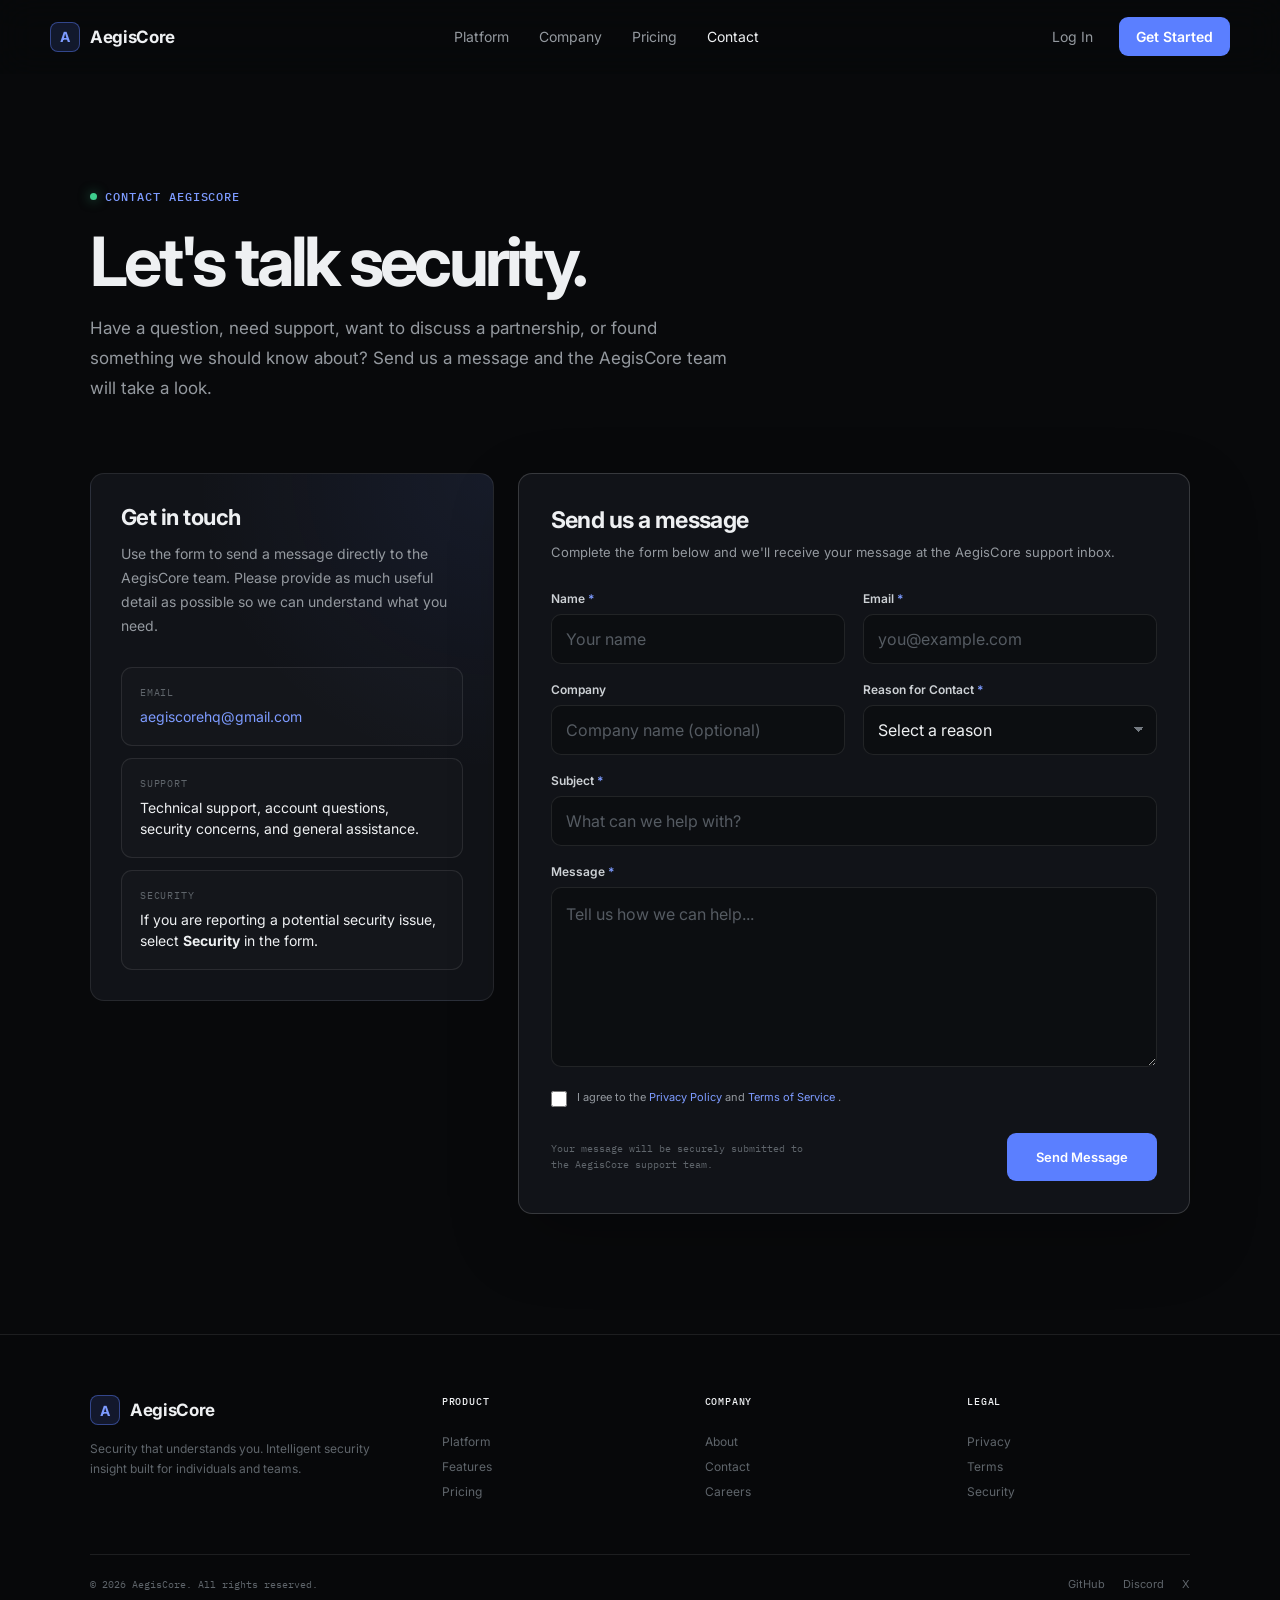
==== contact.html @ 5279d467 "Create contact.html" ====
<!DOCTYPE html>
<html lang="en">
<head>
  <meta charset="UTF-8">
  <meta name="viewport" content="width=device-width, initial-scale=1.0">

  <title>Contact AegisCore — Security that understands you.</title>

  <meta
    name="description"
    content="Contact AegisCore for questions, support, security concerns, partnerships, and more."
  >

  <link rel="preconnect" href="https://fonts.googleapis.com">
  <link rel="preconnect" href="https://fonts.gstatic.com" crossorigin>

  <link
    href="https://fonts.googleapis.com/css2?family=IBM+Plex+Mono:wght@400;500;600&family=Inter:wght@400;500;600;700&display=swap"
    rel="stylesheet"
  >

  <style>
    :root {
      --bg: #08090b;
      --bg-alt: #0f1114;
      --bg-card: #111318;

      --border: rgba(255,255,255,0.09);
      --border-strong: rgba(255,255,255,0.16);

      --text: #eef0f2;
      --text-muted: #94999f;
      --text-faint: #5f656b;

      --accent: #5b7fff;
      --accent-bright: #7d9bff;
      --accent-soft: rgba(91,127,255,0.14);

      --green: #3ecf8e;
      --red: #e5484d;

      --radius: 14px;
    }

    * {
      margin: 0;
      padding: 0;
      box-sizing: border-box;
    }

    html {
      scroll-behavior: smooth;
    }

    body {
      min-height: 100vh;
      background: var(--bg);
      color: var(--text);
      font-family: "Inter", sans-serif;
      -webkit-font-smoothing: antialiased;
    }

    a {
      color: inherit;
      text-decoration: none;
    }

    button,
    input,
    textarea,
    select {
      font: inherit;
    }

    /* =========================
       HEADER
    ========================= */

    header {
      position: fixed;
      top: 0;
      left: 0;
      right: 0;
      height: 74px;
      z-index: 1000;

      display: flex;
      align-items: center;

      border-bottom: 1px solid transparent;
      background: rgba(8, 9, 11, 0.72);

      backdrop-filter: blur(18px);
      -webkit-backdrop-filter: blur(18px);

      transition: 0.25s ease;
    }

    header.scrolled {
      border-bottom-color: var(--border);
      background: rgba(8, 9, 11, 0.92);
    }

    .nav {
      width: min(1180px, calc(100% - 40px));
      margin: auto;

      display: flex;
      align-items: center;
      justify-content: space-between;
      gap: 30px;
    }

    .brand {
      display: flex;
      align-items: center;
      gap: 10px;

      font-size: 17px;
      font-weight: 700;
      letter-spacing: -0.02em;
    }

    .brand-icon {
      width: 30px;
      height: 30px;

      display: grid;
      place-items: center;

      border: 1px solid rgba(91,127,255,0.45);
      border-radius: 8px;

      background: var(--accent-soft);
      color: var(--accent-bright);

      font-size: 14px;
      font-weight: 700;
    }

    .nav-links {
      display: flex;
      align-items: center;
      gap: 30px;
    }

    .nav-links a {
      color: var(--text-muted);
      font-size: 14px;
      transition: color 0.2s ease;
    }

    .nav-links a:hover,
    .nav-links a.active {
      color: var(--text);
    }

    .nav-actions {
      display: flex;
      align-items: center;
      gap: 12px;
    }

    .login-btn {
      color: var(--text-muted);
      font-size: 14px;
      padding: 10px 14px;
    }

    .signup-btn {
      padding: 10px 16px;

      border: 1px solid rgba(91,127,255,0.5);
      border-radius: 9px;

      background: var(--accent);
      color: white;

      font-size: 14px;
      font-weight: 600;

      transition: 0.2s ease;
    }

    .signup-btn:hover {
      background: var(--accent-bright);
      transform: translateY(-1px);
    }

    .mobile-menu-btn {
      display: none;

      width: 42px;
      height: 42px;

      border: 1px solid var(--border);
      border-radius: 9px;

      background: var(--bg-card);
      color: var(--text);

      cursor: pointer;
    }

    /* =========================
       MAIN
    ========================= */

    main {
      padding-top: 74px;
    }

    .contact-section {
      width: min(1100px, calc(100% - 40px));
      margin: 0 auto;

      padding: 110px 0 120px;
    }

    .eyebrow {
      display: inline-flex;
      align-items: center;
      gap: 8px;

      margin-bottom: 22px;

      color: var(--accent-bright);

      font-family: "IBM Plex Mono", monospace;
      font-size: 12px;
      font-weight: 500;
      letter-spacing: 0.08em;
      text-transform: uppercase;
    }

    .eyebrow::before {
      content: "";

      width: 7px;
      height: 7px;

      border-radius: 50%;
      background: var(--green);

      box-shadow: 0 0 12px rgba(62,207,142,0.55);
    }

    .hero-heading {
      max-width: 720px;
      margin-bottom: 18px;

      font-size: clamp(42px, 6vw, 68px);
      line-height: 1.03;
      letter-spacing: -0.055em;
    }

    .hero-description {
      max-width: 650px;

      color: var(--text-muted);

      font-size: 17px;
      line-height: 1.75;
    }

    /* =========================
       CONTACT LAYOUT
    ========================= */

    .contact-grid {
      display: grid;
      grid-template-columns: 0.75fr 1.25fr;
      gap: 24px;

      margin-top: 70px;
    }

    /* =========================
       INFO CARD
    ========================= */

    .info-card {
      padding: 30px;

      border: 1px solid var(--border);
      border-radius: var(--radius);

      background:
        radial-gradient(
          circle at top right,
          rgba(91,127,255,0.08),
          transparent 45%
        ),
        var(--bg-card);

      height: fit-content;
    }

    .info-card h2 {
      margin-bottom: 12px;

      font-size: 22px;
      letter-spacing: -0.025em;
    }

    .info-card > p {
      color: var(--text-muted);
      font-size: 14px;
      line-height: 1.7;
    }

    .info-items {
      margin-top: 30px;

      display: flex;
      flex-direction: column;
      gap: 12px;
    }

    .info-item {
      padding: 18px;

      border: 1px solid var(--border);
      border-radius: 11px;

      background: rgba(255,255,255,0.015);
    }

    .info-label {
      margin-bottom: 7px;

      color: var(--text-faint);

      font-family: "IBM Plex Mono", monospace;
      font-size: 10px;
      letter-spacing: 0.08em;
      text-transform: uppercase;
    }

    .info-value {
      color: var(--text);

      font-size: 14px;
      line-height: 1.5;
    }

    .email-link {
      color: var(--accent-bright);
      word-break: break-word;
    }

    .email-link:hover {
      text-decoration: underline;
    }

    /* =========================
       FORM CARD
    ========================= */

    .form-card {
      padding: 32px;

      border: 1px solid var(--border-strong);
      border-radius: var(--radius);

      background: var(--bg-card);

      box-shadow:
        0 25px 70px rgba(0,0,0,0.22);
    }

    .form-header {
      margin-bottom: 28px;
    }

    .form-header h2 {
      margin-bottom: 8px;

      font-size: 23px;
      letter-spacing: -0.025em;
    }

    .form-header p {
      color: var(--text-muted);
      font-size: 13px;
      line-height: 1.6;
    }

    .form-grid {
      display: grid;
      grid-template-columns: 1fr 1fr;
      gap: 18px;
    }

    .form-group {
      display: flex;
      flex-direction: column;
      gap: 8px;
    }

    .form-group.full {
      grid-column: 1 / -1;
    }

    label {
      color: #cdd1d5;

      font-size: 12px;
      font-weight: 600;
    }

    .required {
      color: var(--accent-bright);
    }

    input,
    select,
    textarea {
      width: 100%;

      border: 1px solid var(--border);
      border-radius: 10px;

      background: #0c0e11;
      color: var(--text);

      outline: none;

      transition:
        border-color 0.2s ease,
        box-shadow 0.2s ease,
        background 0.2s ease;
    }

    input,
    select {
      height: 50px;
      padding: 0 14px;
    }

    textarea {
      min-height: 180px;
      padding: 14px;

      resize: vertical;

      line-height: 1.6;
    }

    input::placeholder,
    textarea::placeholder {
      color: #555b62;
    }

    select {
      appearance: none;
      -webkit-appearance: none;

      background-image:
        linear-gradient(45deg, transparent 50%, #747a81 50%),
        linear-gradient(135deg, #747a81 50%, transparent 50%);

      background-position:
        calc(100% - 17px) 21px,
        calc(100% - 12px) 21px;

      background-size: 5px 5px, 5px 5px;
      background-repeat: no-repeat;

      cursor: pointer;
    }

    input:focus,
    select:focus,
    textarea:focus {
      border-color: rgba(91,127,255,0.7);

      background: #0d1014;

      box-shadow:
        0 0 0 3px rgba(91,127,255,0.1);
    }

    /* =========================
       CONSENT
    ========================= */

    .consent {
      display: flex;
      align-items: flex-start;
      gap: 10px;

      margin-top: 22px;
    }

    .consent input {
      width: 16px;
      height: 16px;

      margin-top: 2px;

      accent-color: var(--accent);

      cursor: pointer;
    }

    .consent label {
      color: var(--text-muted);

      font-size: 11px;
      font-weight: 400;
      line-height: 1.6;

      cursor: pointer;
    }

    .consent a {
      color: var(--accent-bright);
    }

    .consent a:hover {
      text-decoration: underline;
    }

    /* =========================
       SUBMIT
    ========================= */

    .submit-row {
      display: flex;
      align-items: center;
      justify-content: space-between;
      gap: 20px;

      margin-top: 26px;
    }

    .submit-note {
      max-width: 260px;

      color: var(--text-faint);

      font-family: "IBM Plex Mono", monospace;
      font-size: 10px;
      line-height: 1.6;
    }

    .submit-btn {
      min-width: 150px;
      height: 48px;

      padding: 0 20px;

      border: 1px solid rgba(91,127,255,0.5);
      border-radius: 9px;

      background: var(--accent);
      color: white;

      font-size: 13px;
      font-weight: 600;

      cursor: pointer;

      transition:
        background 0.2s ease,
        transform 0.2s ease;
    }

    .submit-btn:hover {
      background: var(--accent-bright);
      transform: translateY(-1px);
    }

    .submit-btn:disabled {
      opacity: 0.6;
      cursor: not-allowed;
      transform: none;
    }

    /* =========================
       STATUS MESSAGE
    ========================= */

    .form-status {
      display: none;

      margin-top: 18px;
      padding: 14px 16px;

      border-radius: 9px;

      font-size: 12px;
      line-height: 1.5;
    }

    .form-status.success {
      display: block;

      border: 1px solid rgba(62,207,142,0.25);
      background: rgba(62,207,142,0.08);
      color: #8de6ba;
    }

    .form-status.error {
      display: block;

      border: 1px solid rgba(229,72,77,0.25);
      background: rgba(229,72,77,0.08);
      color: #ff9a9d;
    }

    /* =========================
       HONEYPOT
    ========================= */

    .website-field {
      position: absolute !important;
      left: -9999px !important;
      width: 1px !important;
      height: 1px !important;
      overflow: hidden !important;
    }

    /* =========================
       FOOTER
    ========================= */

    footer {
      border-top: 1px solid var(--border);

      background: #07080a;
    }

    .footer-inner {
      width: min(1100px, calc(100% - 40px));
      margin: auto;

      padding: 60px 0 30px;
    }

    .footer-top {
      display: grid;
      grid-template-columns: 1.4fr repeat(3, 1fr);
      gap: 40px;
    }

    .footer-brand p {
      max-width: 280px;

      margin-top: 14px;

      color: var(--text-faint);

      font-size: 12px;
      line-height: 1.7;
    }

    .footer-column h3 {
      margin-bottom: 16px;

      color: var(--text);

      font-family: "IBM Plex Mono", monospace;
      font-size: 10px;
      font-weight: 500;

      letter-spacing: 0.08em;
      text-transform: uppercase;
    }

    .footer-column {
      display: flex;
      flex-direction: column;
      gap: 10px;
    }

    .footer-column a {
      width: fit-content;

      color: var(--text-faint);

      font-size: 12px;

      transition: color 0.2s ease;
    }

    .footer-column a:hover {
      color: var(--text);
    }

    .footer-bottom {
      display: flex;
      align-items: center;
      justify-content: space-between;

      gap: 20px;

      margin-top: 55px;
      padding-top: 22px;

      border-top: 1px solid var(--border);
    }

    .copyright {
      color: var(--text-faint);

      font-family: "IBM Plex Mono", monospace;
      font-size: 10px;
    }

    .footer-socials {
      display: flex;
      align-items: center;
      gap: 18px;
    }

    .footer-socials a {
      color: var(--text-faint);
      font-size: 11px;
      transition: color 0.2s ease;
    }

    .footer-socials a:hover {
      color: var(--text);
    }

    /* =========================
       MOBILE NAV
    ========================= */

    .mobile-nav {
      display: none;

      position: fixed;
      top: 74px;
      left: 0;
      right: 0;

      z-index: 999;

      padding: 20px;

      border-bottom: 1px solid var(--border);

      background: rgba(8,9,11,0.97);

      backdrop-filter: blur(20px);
    }

    .mobile-nav.open {
      display: block;
    }

    .mobile-nav a {
      display: block;

      padding: 14px 4px;

      border-bottom: 1px solid var(--border);

      color: var(--text-muted);

      font-size: 14px;
    }

    .mobile-nav a:last-child {
      border-bottom: none;
    }

    /* =========================
       RESPONSIVE
    ========================= */

    @media (max-width: 850px) {
      .nav-links,
      .nav-actions {
        display: none;
      }

      .mobile-menu-btn {
        display: block;
      }

      .contact-grid {
        grid-template-columns: 1fr;
      }

      .footer-top {
        grid-template-columns: 1fr 1fr;
      }
    }

    @media (max-width: 620px) {
      .nav {
        width: min(100% - 28px, 1180px);
      }

      .contact-section {
        width: min(100% - 28px, 1100px);

        padding: 75px 0 80px;
      }

      .hero-heading {
        font-size: 43px;
      }

      .hero-description {
        font-size: 15px;
      }

      .contact-grid {
        margin-top: 50px;
      }

      .form-card,
      .info-card {
        padding: 22px;
      }

      .form-grid {
        grid-template-columns: 1fr;
      }

      .form-group.full {
        grid-column: auto;
      }

      .submit-row {
        align-items: stretch;
        flex-direction: column;
      }

      .submit-note {
        max-width: none;
      }

      .submit-btn {
        width: 100%;
      }

      .footer-top {
        grid-template-columns: 1fr;
        gap: 30px;
      }

      .footer-bottom {
        align-items: flex-start;
        flex-direction: column;
      }
    }
  </style>
</head>

<body>

  <!-- =========================
       HEADER
  ========================= -->

  <header id="header">

    <nav class="nav">

      <a href="index.html" class="brand">
        <span class="brand-icon">A</span>
        <span>AegisCore</span>
      </a>

      <div class="nav-links">
        <a href="index.html#platform">Platform</a>
        <a href="index.html#company">Company</a>
        <a href="pricing.html">Pricing</a>
        <a href="contact.html" class="active">Contact</a>
      </div>

      <div class="nav-actions">
        <a href="#" class="login-btn">Log In</a>
        <a href="#" class="signup-btn">Get Started</a>
      </div>

      <button
        class="mobile-menu-btn"
        id="mobileMenuBtn"
        aria-label="Open menu"
        type="button"
      >
        ☰
      </button>

    </nav>

  </header>

  <!-- =========================
       MOBILE NAV
  ========================= -->

  <div class="mobile-nav" id="mobileNav">
    <a href="index.html#platform">Platform</a>
    <a href="index.html#company">Company</a>
    <a href="pricing.html">Pricing</a>
    <a href="contact.html">Contact</a>
    <a href="#">Log In</a>
    <a href="#">Get Started</a>
  </div>

  <!-- =========================
       MAIN
  ========================= -->

  <main>

    <section class="contact-section">

      <div class="eyebrow">
        Contact AegisCore
      </div>

      <h1 class="hero-heading">
        Let's talk security.
      </h1>

      <p class="hero-description">
        Have a question, need support, want to discuss a partnership,
        or found something we should know about? Send us a message and
        the AegisCore team will take a look.
      </p>

      <div class="contact-grid">

        <!-- =========================
             CONTACT INFORMATION
        ========================= -->

        <aside class="info-card">

          <h2>Get in touch</h2>

          <p>
            Use the form to send a message directly to the AegisCore team.
            Please provide as much useful detail as possible so we can
            understand what you need.
          </p>

          <div class="info-items">

            <div class="info-item">
              <div class="info-label">
                Email
              </div>

              <div class="info-value">
                <a
                  href="mailto:aegiscorehq@gmail.com"
                  class="email-link"
                >
                  aegiscorehq@gmail.com
                </a>
              </div>
            </div>

            <div class="info-item">
              <div class="info-label">
                Support
              </div>

              <div class="info-value">
                Technical support, account questions,
                security concerns, and general assistance.
              </div>
            </div>

            <div class="info-item">
              <div class="info-label">
                Security
              </div>

              <div class="info-value">
                If you are reporting a potential security issue,
                select <strong>Security</strong> in the form.
              </div>
            </div>

          </div>

        </aside>

        <!-- =========================
             CONTACT FORM
        ========================= -->

        <div class="form-card">

          <div class="form-header">

            <h2>Send us a message</h2>

            <p>
              Complete the form below and we'll receive your message
              at the AegisCore support inbox.
            </p>

          </div>

          <form
            id="contactForm"
            method="POST"
            action=""
          >

            <!-- Honeypot anti-spam field -->
            <div class="website-field" aria-hidden="true">
              <label for="website">
                Website
              </label>

              <input
                type="text"
                id="website"
                name="website"
                tabindex="-1"
                autocomplete="off"
              >
            </div>

            <div class="form-grid">

              <!-- NAME -->

              <div class="form-group">

                <label for="name">
                  Name <span class="required">*</span>
                </label>

                <input
                  type="text"
                  id="name"
                  name="name"
                  placeholder="Your name"
                  autocomplete="name"
                  required
                >

              </div>

              <!-- EMAIL -->

              <div class="form-group">

                <label for="email">
                  Email <span class="required">*</span>
                </label>

                <input
                  type="email"
                  id="email"
                  name="email"
                  placeholder="you@example.com"
                  autocomplete="email"
                  required
                >

              </div>

              <!-- COMPANY -->

              <div class="form-group">

                <label for="company">
                  Company
                </label>

                <input
                  type="text"
                  id="company"
                  name="company"
                  placeholder="Company name (optional)"
                  autocomplete="organization"
                >

              </div>

              <!-- REASON -->

              <div class="form-group">

                <label for="reason">
                  Reason for Contact <span class="required">*</span>
                </label>

                <select
                  id="reason"
                  name="reason"
                  required
                >

                  <option value="" selected disabled>
                    Select a reason
                  </option>

                  <option value="General Question">
                    General Question
                  </option>

                  <option value="Sales">
                    Sales
                  </option>

                  <option value="Technical Support">
                    Technical Support
                  </option>

                  <option value="Security">
                    Security
                  </option>

                  <option value="Partnership">
                    Partnership
                  </option>

                  <option value="Report an Issue">
                    Report an Issue
                  </option>

                </select>

              </div>

              <!-- SUBJECT -->

              <div class="form-group full">

                <label for="subject">
                  Subject <span class="required">*</span>
                </label>

                <input
                  type="text"
                  id="subject"
                  name="subject"
                  placeholder="What can we help with?"
                  required
                >

              </div>

              <!-- MESSAGE -->

              <div class="form-group full">

                <label for="message">
                  Message <span class="required">*</span>
                </label>

                <textarea
                  id="message"
                  name="message"
                  placeholder="Tell us how we can help..."
                  required
                ></textarea>

              </div>

            </div>

            <!-- CONSENT -->

            <div class="consent">

              <input
                type="checkbox"
                id="consent"
                name="consent"
                required
              >

              <label for="consent">
                I agree to the
                <a href="privacy.html">
                  Privacy Policy
                </a>
                and
                <a href="terms.html">
                  Terms of Service
                </a>.
              </label>

            </div>

            <!-- SUBMIT -->

            <div class="submit-row">

              <p class="submit-note">
                Your message will be securely submitted to
                the AegisCore support team.
              </p>

              <button
                type="submit"
                class="submit-btn"
                id="submitBtn"
              >
                Send Message
              </button>

            </div>

            <div
              id="formStatus"
              class="form-status"
              role="status"
              aria-live="polite"
            ></div>

          </form>

        </div>

      </div>

    </section>

  </main>

  <!-- =========================
       FOOTER
  ========================= -->

  <footer>

    <div class="footer-inner">

      <div class="footer-top">

        <div class="footer-brand">

          <a href="index.html" class="brand">
            <span class="brand-icon">A</span>
            <span>AegisCore</span>
          </a>

          <p>
            Security that understands you.
            Intelligent security insight built
            for individuals and teams.
          </p>

        </div>

        <div class="footer-column">

          <h3>Product</h3>

          <a href="index.html#platform">
            Platform
          </a>

          <a href="index.html#platform">
            Features
          </a>

          <a href="pricing.html">
            Pricing
          </a>

        </div>

        <div class="footer-column">

          <h3>Company</h3>

          <a href="index.html#company">
            About
          </a>

          <a href="contact.html">
            Contact
          </a>

          <a href="#">
            Careers
          </a>

        </div>

        <div class="footer-column">

          <h3>Legal</h3>

          <a href="privacy.html">
            Privacy
          </a>

          <a href="terms.html">
            Terms
          </a>

          <a href="#">
            Security
          </a>

        </div>

      </div>

      <div class="footer-bottom">

        <div class="copyright">
          © 2026 AegisCore. All rights reserved.
        </div>

        <div class="footer-socials">

          <a
            href="https://github.com"
            target="_blank"
            rel="noopener noreferrer"
          >
            GitHub
          </a>

          <a
            href="https://discord.gg/ZDnuKPBVHT"
            target="_blank"
            rel="noopener noreferrer"
          >
            Discord
          </a>

          <a
            href="https://x.com"
            target="_blank"
            rel="noopener noreferrer"
          >
            X
          </a>

        </div>

      </div>

    </div>

  </footer>

  <!-- =========================
       JAVASCRIPT
  ========================= -->

  <script>

    /* Header scroll effect */

    const header = document.getElementById("header");

    window.addEventListener("scroll", () => {

      if (window.scrollY > 20) {
        header.classList.add("scrolled");
      } else {
        header.classList.remove("scrolled");
      }

    });


    /* Mobile navigation */

    const mobileMenuBtn =
      document.getElementById("mobileMenuBtn");

    const mobileNav =
      document.getElementById("mobileNav");

    mobileMenuBtn.addEventListener("click", () => {

      mobileNav.classList.toggle("open");

      if (mobileNav.classList.contains("open")) {
        mobileMenuBtn.textContent = "×";
        mobileMenuBtn.setAttribute(
          "aria-label",
          "Close menu"
        );
      } else {
        mobileMenuBtn.textContent = "☰";
        mobileMenuBtn.setAttribute(
          "aria-label",
          "Open menu"
        );
      }

    });


    /* Close mobile navigation after clicking a link */

    document.querySelectorAll(".mobile-nav a").forEach(link => {

      link.addEventListener("click", () => {

        mobileNav.classList.remove("open");

        mobileMenuBtn.textContent = "☰";

        mobileMenuBtn.setAttribute(
          "aria-label",
          "Open menu"
        );

      });

    });


    /* Contact form */

    const contactForm =
      document.getElementById("contactForm");

    const submitBtn =
      document.getElementById("submitBtn");

    const formStatus =
      document.getElementById("formStatus");


    contactForm.addEventListener("submit", async (event) => {

      event.preventDefault();

      /*
        This checks the hidden anti-spam field.

        A real visitor should never fill this out.
      */

      const honeypot =
        document.getElementById("website").value;

      if (honeypot.trim() !== "") {
        return;
      }


      /*
        The form is ready for the email backend.

        Until the backend endpoint is connected,
        we do not claim that an email was sent.
      */

      formStatus.className = "form-status error";

      formStatus.textContent =
        "The contact form is not connected to the email service yet. Please email aegiscorehq@gmail.com directly while the form connection is being completed.";

      submitBtn.disabled = false;
      submitBtn.textContent = "Send Message";

    });

  </script>

</body>
</html>
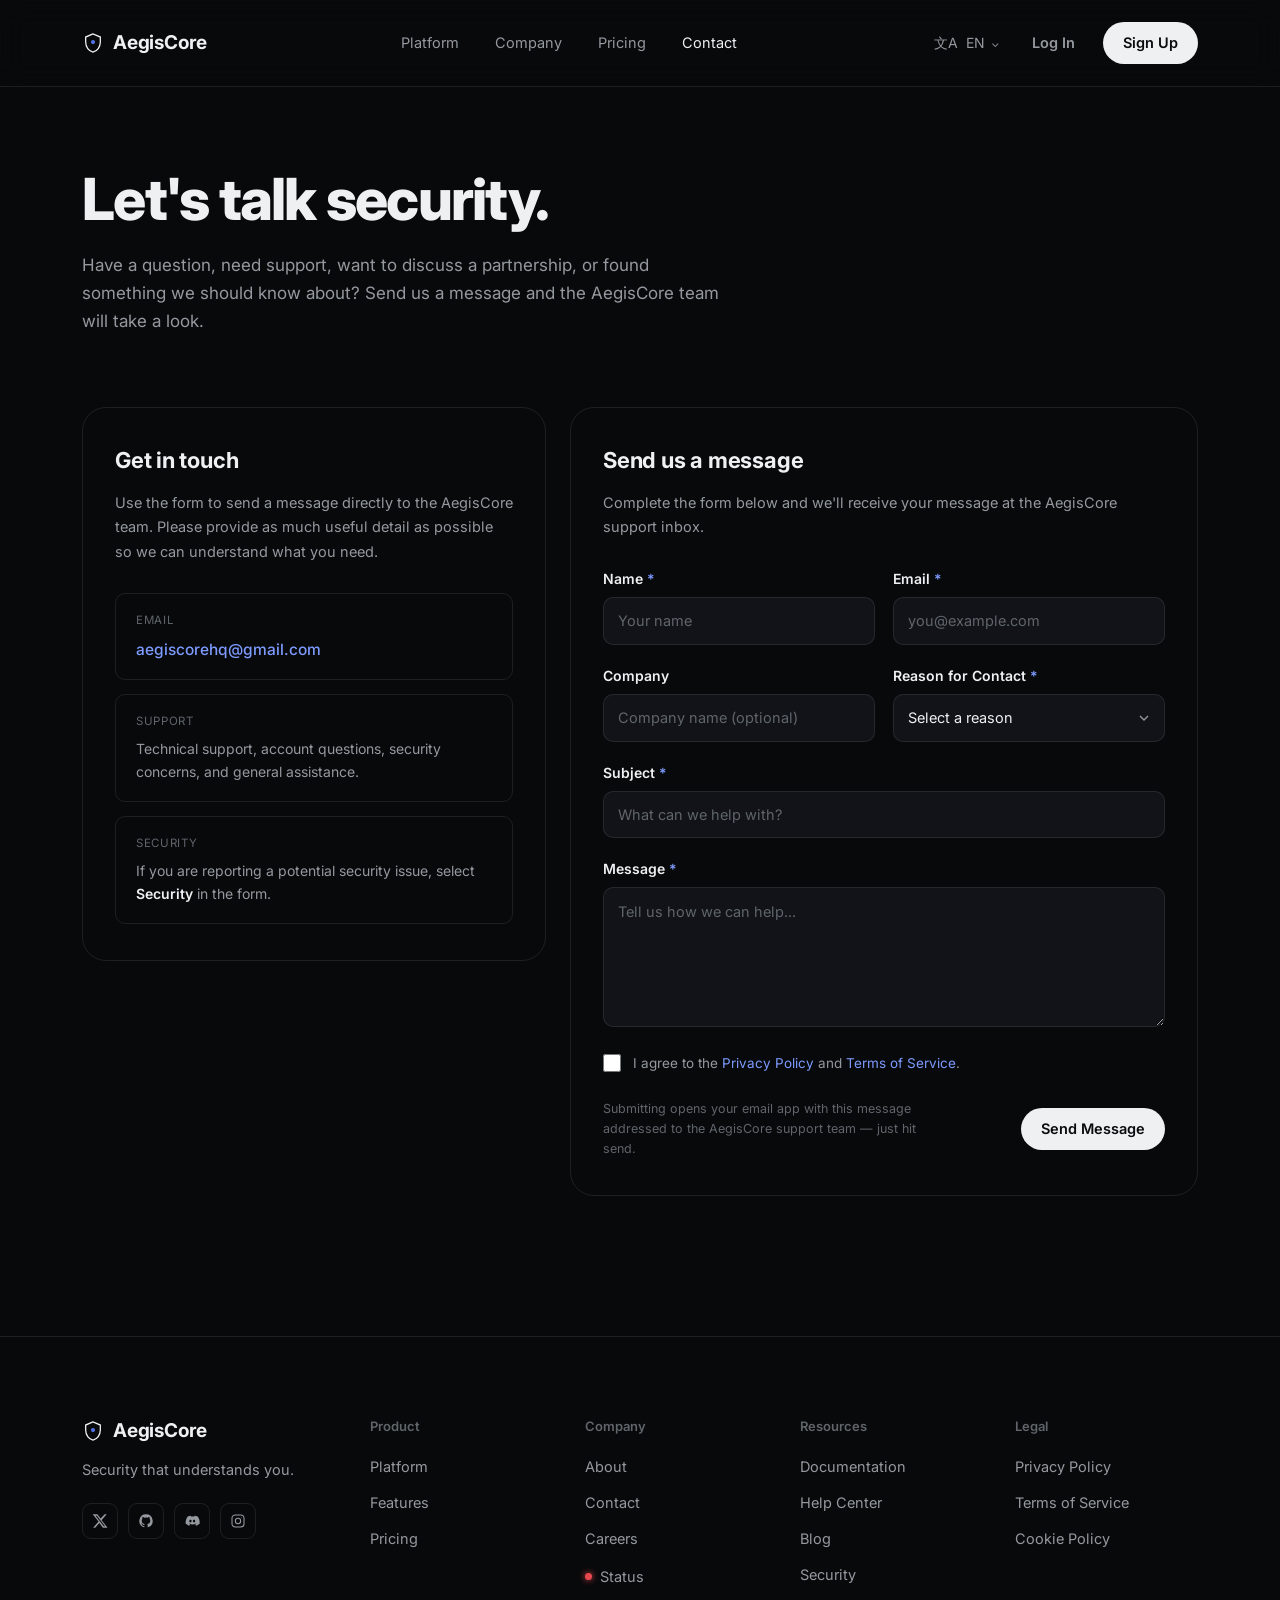
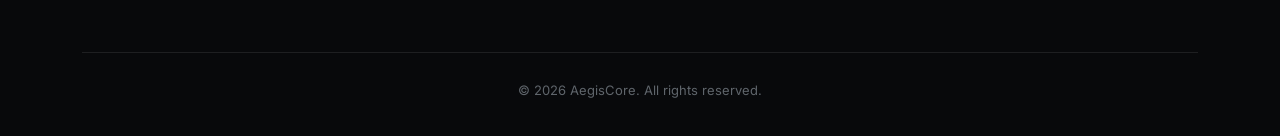
==== commit eab8c9f0: "Create contact.html" ====
--- a/contact.html
+++ b/contact.html
@@ -1,1470 +1,695 @@
 <!DOCTYPE html>
 <html lang="en">
 <head>
-  <meta charset="UTF-8">
-  <meta name="viewport" content="width=device-width, initial-scale=1.0">
-
-  <title>Contact AegisCore — Security that understands you.</title>
-
-  <meta
-    name="description"
-    content="Contact AegisCore for questions, support, security concerns, partnerships, and more."
-  >
-
-  <link rel="preconnect" href="https://fonts.googleapis.com">
-  <link rel="preconnect" href="https://fonts.gstatic.com" crossorigin>
-
-  <link
-    href="https://fonts.googleapis.com/css2?family=IBM+Plex+Mono:wght@400;500;600&family=Inter:wght@400;500;600;700&display=swap"
-    rel="stylesheet"
-  >
-
-  <style>
-    :root {
-      --bg: #08090b;
-      --bg-alt: #0f1114;
-      --bg-card: #111318;
-
-      --border: rgba(255,255,255,0.09);
-      --border-strong: rgba(255,255,255,0.16);
-
-      --text: #eef0f2;
-      --text-muted: #94999f;
-      --text-faint: #5f656b;
-
-      --accent: #5b7fff;
-      --accent-bright: #7d9bff;
-      --accent-soft: rgba(91,127,255,0.14);
-
-      --green: #3ecf8e;
-      --red: #e5484d;
-
-      --radius: 14px;
+<meta charset="UTF-8">
+<meta name="viewport" content="width=device-width, initial-scale=1.0">
+<title>Contact — AegisCore</title>
+<meta name="description" content="Get in touch with the AegisCore team for support, partnerships, or to report a security issue.">
+<link rel="preconnect" href="https://fonts.googleapis.com">
+<link rel="preconnect" href="https://fonts.gstatic.com" crossorigin>
+<link href="https://fonts.googleapis.com/css2?family=Inter:wght@400;500;600;700;800&family=IBM+Plex+Mono:wght@400;500&display=swap" rel="stylesheet">
+<style>
+  :root{
+    --bg:#08090b;
+    --bg-alt:#0f1114;
+    --bg-card:#111318;
+    --border:rgba(255,255,255,0.09);
+    --border-strong:rgba(255,255,255,0.16);
+    --text:#eef0f2;
+    --text-muted:#94999f;
+    --text-faint:#5f656b;
+    --accent:#5b7fff;
+    --accent-bright:#7d9bff;
+    --accent-soft:rgba(91,127,255,0.14);
+    --green:#3ecf8e;
+    --red:#e5484d;
+    --font-body:'Inter',-apple-system,BlinkMacSystemFont,'Segoe UI',sans-serif;
+    --font-mono:'IBM Plex Mono',ui-monospace,SFMono-Regular,Menlo,monospace;
+    --max-w:1180px;
+    --radius-sm:10px;
+    --radius-md:16px;
+    --radius-lg:24px;
+  }
+
+  *,*::before,*::after{box-sizing:border-box;margin:0;padding:0;}
+  html{scroll-behavior:smooth;}
+  @media (prefers-reduced-motion: reduce){
+    html{scroll-behavior:auto;}
+    *,*::before,*::after{animation-duration:0.01ms !important;animation-iteration-count:1 !important;transition-duration:0.01ms !important;scroll-behavior:auto !important;}
+  }
+
+  body{
+    background:var(--bg);
+    color:var(--text);
+    font-family:var(--font-body);
+    line-height:1.5;
+    -webkit-font-smoothing:antialiased;
+    overflow-x:hidden;
+  }
+
+  img,svg{display:block;max-width:100%;}
+  a{color:inherit;text-decoration:none;}
+  ul{list-style:none;}
+  button{font:inherit;color:inherit;background:none;border:none;cursor:pointer;}
+  input,select,textarea{font:inherit;color:inherit;}
+
+  :focus-visible{
+    outline:2px solid var(--accent-bright);
+    outline-offset:3px;
+    border-radius:4px;
+  }
+
+  .wrap{ max-width:var(--max-w); margin:0 auto; padding:0 32px; }
+  @media (max-width:600px){ .wrap{ padding:0 20px; } }
+
+  .skip-link{
+    position:absolute; left:16px; top:-60px;
+    background:var(--text); color:var(--bg);
+    padding:10px 16px; border-radius:8px;
+    font-weight:600; font-size:14px; z-index:1000;
+    transition:top .2s ease;
+  }
+  .skip-link:focus{ top:16px; }
+
+  /* ---------- Header (shared) ---------- */
+  header.site-header{
+    position:fixed; top:0; left:0; right:0; z-index:500;
+    padding:22px 0;
+    background:rgba(8,9,11,0.78);
+    backdrop-filter:blur(14px) saturate(140%);
+    -webkit-backdrop-filter:blur(14px) saturate(140%);
+    border-bottom:1px solid var(--border);
+  }
+  .header-inner{ display:flex; align-items:center; justify-content:space-between; gap:24px; }
+  .wordmark{
+    font-weight:700; font-size:19px; letter-spacing:-0.01em;
+    display:flex; align-items:center; gap:9px; flex-shrink:0;
+  }
+  .wordmark .mark{ width:22px;height:22px; }
+  .wordmark .mark path{ fill:none; stroke:var(--text); stroke-width:1.4; }
+  .wordmark .mark .fill-glow{ fill:var(--accent); opacity:.9; stroke:none; }
+
+  nav.primary-nav{ display:flex; gap:36px; }
+  nav.primary-nav a{ font-size:14.5px; color:var(--text-muted); transition:color .2s ease; }
+  nav.primary-nav a:hover, nav.primary-nav a:focus-visible{ color:var(--text); }
+  nav.primary-nav a.current{ color:var(--text); }
+
+  .header-right{ display:flex; align-items:center; gap:22px; flex-shrink:0; }
+
+  .lang-select{ position:relative; }
+  .lang-btn{ display:flex; align-items:center; gap:6px; font-size:14px; color:var(--text-muted); padding:6px 4px; }
+  .lang-btn:hover{ color:var(--text); }
+  .lang-btn .chev{ display:inline-block; transition:transform .2s ease; font-size:11px; }
+  .lang-btn[aria-expanded="true"] .chev{ transform:rotate(180deg); }
+  .lang-menu{
+    position:absolute; top:calc(100% + 12px); right:0;
+    background:var(--bg-card); border:1px solid var(--border); border-radius:var(--radius-sm);
+    min-width:140px; padding:6px; box-shadow:0 20px 40px rgba(0,0,0,0.45);
+    opacity:0; visibility:hidden; transform:translateY(-6px);
+    transition:opacity .18s ease, transform .18s ease, visibility .18s;
+  }
+  .lang-select.open .lang-menu{ opacity:1; visibility:visible; transform:translateY(0); }
+  .lang-menu button{ display:block; width:100%; text-align:left; padding:8px 10px; font-size:13.5px; border-radius:6px; color:var(--text-muted); }
+  .lang-menu button:hover{ background:rgba(255,255,255,0.05); color:var(--text); }
+
+  .btn{
+    display:inline-flex; align-items:center; justify-content:center; gap:8px;
+    padding:10px 20px; border-radius:999px; font-size:14.5px; font-weight:600; white-space:nowrap;
+    transition:transform .18s ease, background .2s ease, border-color .2s ease, box-shadow .2s ease, color .2s ease;
+    cursor:pointer;
+  }
+  .btn-ghost{ color:var(--text-muted); padding-left:6px; padding-right:6px; }
+  .btn-ghost:hover{ color:var(--text); }
+  .btn-solid{ background:var(--text); color:#0a0b0d; }
+  .btn-solid:hover{ transform:translateY(-1px); box-shadow:0 8px 22px rgba(255,255,255,0.12); }
+  .btn-outline{ border:1px solid var(--border-strong); color:var(--text); }
+  .btn-outline:hover{ border-color:var(--accent-bright); background:var(--accent-soft); transform:translateY(-1px); }
+
+  .menu-toggle{ display:none; width:38px;height:38px; align-items:center; justify-content:center; border-radius:8px; }
+  .menu-toggle .bars{ position:relative; width:18px;height:12px; }
+  .menu-toggle .bars span{ position:absolute; left:0; right:0; height:1.5px; background:var(--text); transition:transform .25s ease, opacity .25s ease, top .25s ease; }
+  .menu-toggle .bars span:nth-child(1){ top:0; }
+  .menu-toggle .bars span:nth-child(2){ top:5px; }
+  .menu-toggle .bars span:nth-child(3){ top:10px; }
+  .menu-toggle[aria-expanded="true"] .bars span:nth-child(1){ top:5px; transform:rotate(45deg); }
+  .menu-toggle[aria-expanded="true"] .bars span:nth-child(2){ opacity:0; }
+  .menu-toggle[aria-expanded="true"] .bars span:nth-child(3){ top:5px; transform:rotate(-45deg); }
+
+  .mobile-panel{
+    position:fixed; inset:0; top:0; background:var(--bg); z-index:490;
+    padding:100px 32px 40px; display:flex; flex-direction:column; gap:8px;
+    transform:translateY(-8px); opacity:0; visibility:hidden;
+    transition:opacity .25s ease, transform .25s ease, visibility .25s;
+  }
+  .mobile-panel.open{ opacity:1; visibility:visible; transform:translateY(0); }
+  .mobile-panel a{ font-size:26px; font-weight:600; padding:14px 0; border-bottom:1px solid var(--border); color:var(--text); }
+  .mobile-panel .mobile-actions{ margin-top:28px; display:flex; flex-direction:column; gap:12px; }
+  .mobile-panel .mobile-actions .btn{ width:100%; }
+
+  @media (max-width:860px){
+    nav.primary-nav{ display:none; }
+    .header-right .lang-select, .header-right .btn-ghost{ display:none; }
+    .menu-toggle{ display:flex; }
+  }
+  @media (min-width:861px){ .mobile-panel{ display:none; } }
+  @media (max-width:520px){ .header-right .btn-solid{ padding:9px 16px; font-size:13.5px; } }
+
+  section{ position:relative; }
+  .reveal{ opacity:0; transform:translateY(16px); transition:opacity .6s ease, transform .6s ease; }
+  .reveal.in-view{ opacity:1; transform:translateY(0); }
+
+  /* ---------- Contact hero ---------- */
+  .contact-hero{ padding:168px 0 8px; }
+  .contact-hero h1{
+    font-size:clamp(36px,6vw,58px);
+    font-weight:800;
+    letter-spacing:-0.03em;
+    line-height:1.08;
+    margin-bottom:20px;
+  }
+  .contact-hero p{ color:var(--text-muted); font-size:17px; line-height:1.65; max-width:640px; }
+
+  /* ---------- Contact layout ---------- */
+  .contact-body{ padding:64px 0 140px; }
+  .contact-grid{
+    display:grid;
+    grid-template-columns:0.85fr 1.15fr;
+    gap:24px;
+    align-items:start;
+  }
+  @media (max-width:900px){
+    .contact-grid{ grid-template-columns:1fr; }
+  }
+
+  .contact-panel{
+    border:1px solid var(--border);
+    border-radius:var(--radius-lg);
+    padding:36px 32px;
+  }
+  .contact-panel h2{
+    font-size:22px;
+    font-weight:700;
+    letter-spacing:-0.01em;
+    margin-bottom:14px;
+  }
+  .contact-panel > p{
+    color:var(--text-muted);
+    font-size:14.5px;
+    line-height:1.7;
+    margin-bottom:28px;
+  }
+
+  .info-block{
+    border:1px solid var(--border);
+    border-radius:var(--radius-sm);
+    padding:18px 20px;
+    margin-bottom:14px;
+  }
+  .info-block:last-child{ margin-bottom:0; }
+  .info-block .label{
+    font-size:11.5px;
+    letter-spacing:0.06em;
+    text-transform:uppercase;
+    color:var(--text-faint);
+    margin-bottom:8px;
+  }
+  .info-block a.email-link{
+    color:var(--accent-bright);
+    font-size:15.5px;
+    font-weight:500;
+  }
+  .info-block a.email-link:hover{ text-decoration:underline; }
+  .info-block p{
+    color:var(--text-muted);
+    font-size:14px;
+    line-height:1.6;
+  }
+  .info-block p strong{ color:var(--text); font-weight:600; }
+
+  /* ---------- Form ---------- */
+  .contact-panel form{ display:flex; flex-direction:column; gap:20px; }
+  .form-row{
+    display:grid;
+    grid-template-columns:1fr 1fr;
+    gap:18px;
+  }
+  @media (max-width:560px){
+    .form-row{ grid-template-columns:1fr; }
+  }
+  .field label{
+    display:block;
+    font-size:14px;
+    font-weight:600;
+    margin-bottom:8px;
+  }
+  .field label .req{ color:var(--accent-bright); }
+  .field input,
+  .field select,
+  .field textarea{
+    width:100%;
+    background:var(--bg-card);
+    border:1px solid var(--border);
+    border-radius:var(--radius-sm);
+    padding:12px 14px;
+    font-size:14.5px;
+    color:var(--text);
+    transition:border-color .2s ease, background .2s ease;
+  }
+  .field input::placeholder,
+  .field textarea::placeholder{ color:var(--text-faint); }
+  .field input:focus,
+  .field select:focus,
+  .field textarea:focus{
+    outline:none;
+    border-color:var(--accent-bright);
+    background:#14161c;
+  }
+  .field textarea{ resize:vertical; min-height:140px; line-height:1.6; }
+  .field select{
+    appearance:none;
+    -webkit-appearance:none;
+    background-image:url("data:image/svg+xml,%3Csvg xmlns='http://www.w3.org/2000/svg' viewBox='0 0 24 24' fill='none' stroke='%2394999f' stroke-width='2'%3E%3Cpath d='M6 9l6 6 6-6'/%3E%3C/svg%3E");
+    background-repeat:no-repeat;
+    background-position:right 12px center;
+    background-size:16px;
+    padding-right:38px;
+    cursor:pointer;
+  }
+  .field select option{ background:var(--bg-card); color:var(--text); }
+
+  .consent-row{
+    display:flex;
+    align-items:flex-start;
+    gap:12px;
+    font-size:13.5px;
+    color:var(--text-muted);
+    line-height:1.6;
+  }
+  .consent-row input[type="checkbox"]{
+    width:18px; height:18px;
+    margin-top:1px;
+    accent-color:var(--accent);
+    flex-shrink:0;
+    cursor:pointer;
+  }
+  .consent-row a{ color:var(--accent-bright); }
+  .consent-row a:hover{ text-decoration:underline; }
+
+  .form-footer{
+    display:flex;
+    align-items:center;
+    justify-content:space-between;
+    gap:20px;
+    flex-wrap:wrap;
+    margin-top:4px;
+  }
+  .form-footer .note{ font-size:12.5px; color:var(--text-faint); max-width:340px; line-height:1.6; }
+  .form-footer .btn{ flex-shrink:0; }
+  .form-footer .btn:disabled{ opacity:.5; cursor:not-allowed; transform:none; box-shadow:none; }
+
+  .form-status{
+    font-size:13.5px;
+    padding:12px 14px;
+    border-radius:var(--radius-sm);
+    display:none;
+  }
+  .form-status.show{ display:block; }
+  .form-status.success{ background:rgba(62,207,142,0.1); color:var(--green); border:1px solid rgba(62,207,142,0.25); }
+  .form-status.error{ background:rgba(229,72,77,0.1); color:var(--red); border:1px solid rgba(229,72,77,0.25); }
+
+  /* ---------- Footer (shared) ---------- */
+  footer{ padding:80px 0 36px; border-top:1px solid var(--border); }
+  .footer-top{
+    display:grid; grid-template-columns:1.4fr repeat(4,1fr); gap:32px; margin-bottom:64px;
+  }
+  @media (max-width:980px){
+    .footer-top{ grid-template-columns:1fr 1fr 1fr; row-gap:40px; }
+    .footer-brand{ grid-column:1 / -1; }
+  }
+  @media (max-width:600px){ .footer-top{ grid-template-columns:1fr 1fr; row-gap:40px; } }
+  @media (max-width:420px){ .footer-top{ grid-template-columns:1fr; } }
+  .footer-brand .wordmark{ margin-bottom:14px; }
+  .footer-brand p{ color:var(--text-muted); font-size:14.5px; margin-bottom:22px; }
+  .social-row{ display:flex; gap:10px; }
+  .social-btn{
+    width:36px;height:36px; border:1px solid var(--border); border-radius:9px;
+    display:flex;align-items:center;justify-content:center;
+    transition:border-color .2s ease, background .2s ease;
+  }
+  .social-btn:hover{ border-color:var(--border-strong); background:rgba(255,255,255,0.04); }
+  .social-btn svg{ width:16px;height:16px; fill:var(--text-muted); }
+  .social-btn svg.ig-icon{ fill:none; stroke:var(--text-muted); }
+  .footer-col h4{ font-size:13px; color:var(--text-faint); font-weight:600; margin-bottom:18px; }
+  .footer-col ul{ display:flex; flex-direction:column; gap:12px; }
+  .footer-col a{ font-size:14.5px; color:var(--text-muted); transition:color .2s ease; display:inline-flex; align-items:center; gap:8px; }
+  .footer-col a:hover{ color:var(--text); }
+  .status-indicator{ width:7px;height:7px; border-radius:50%; background:var(--red); box-shadow:0 0 6px var(--red); flex-shrink:0; }
+  .footer-divider{ border-top:1px solid var(--border); padding-top:28px; text-align:center; }
+  .footer-divider p{ font-size:13px; color:var(--text-faint); }
+</style>
+</head>
+<body>
+
+<a href="#main" class="skip-link">Skip to content</a>
+
+<!-- ================= HEADER ================= -->
+<header class="site-header" id="siteHeader">
+  <div class="wrap header-inner">
+    <a href="index.html" class="wordmark" aria-label="AegisCore home">
+      <svg class="mark" viewBox="0 0 24 24" aria-hidden="true">
+        <path d="M12 2L4 5.5V11c0 5.4 3.4 9.9 8 11 4.6-1.1 8-5.6 8-11V5.5L12 2z"/>
+        <circle class="fill-glow" cx="12" cy="11" r="2.3"/>
+      </svg>
+      AegisCore
+    </a>
+
+    <nav class="primary-nav" aria-label="Primary">
+      <a href="index.html#platform">Platform</a>
+      <a href="index.html#company">Company</a>
+      <a href="pricing.html">Pricing</a>
+      <a href="contact.html" class="current" aria-current="page">Contact</a>
+    </nav>
+
+    <div class="header-right">
+      <div class="lang-select" id="langSelect">
+        <button class="lang-btn" id="langBtn" aria-haspopup="true" aria-expanded="false">
+          文A&nbsp;&nbsp;EN <span class="chev">⌄</span>
+        </button>
+        <div class="lang-menu" role="menu" aria-label="Language">
+          <button role="menuitem">English</button>
+          <button role="menuitem">中文</button>
+          <button role="menuitem">日本語</button>
+          <button role="menuitem">Español</button>
+        </div>
+      </div>
+      <a href="index.html#login" class="btn btn-ghost">Log In</a>
+      <a href="index.html#signup" class="btn btn-solid">Sign Up</a>
+
+      <button class="menu-toggle" id="menuToggle" aria-expanded="false" aria-controls="mobilePanel" aria-label="Open menu">
+        <span class="bars"><span></span><span></span><span></span></span>
+      </button>
+    </div>
+  </div>
+</header>
+
+<nav class="mobile-panel" id="mobilePanel" aria-label="Mobile">
+  <a href="index.html#platform">Platform</a>
+  <a href="index.html#company">Company</a>
+  <a href="pricing.html">Pricing</a>
+  <a href="contact.html">Contact</a>
+  <div class="mobile-actions">
+    <a href="index.html#login" class="btn btn-outline">Log In</a>
+    <a href="index.html#signup" class="btn btn-solid">Sign Up</a>
+  </div>
+</nav>
+
+<main id="main">
+
+  <!-- ================= CONTACT HERO ================= -->
+  <section class="contact-hero">
+    <div class="wrap">
+      <h1 class="reveal">Let's talk security.</h1>
+      <p class="reveal">Have a question, need support, want to discuss a partnership, or found something we should know about? Send us a message and the AegisCore team will take a look.</p>
+    </div>
+  </section>
+
+  <!-- ================= CONTACT BODY ================= -->
+  <section class="contact-body">
+    <div class="wrap contact-grid">
+
+      <div class="contact-panel reveal">
+        <h2>Get in touch</h2>
+        <p>Use the form to send a message directly to the AegisCore team. Please provide as much useful detail as possible so we can understand what you need.</p>
+
+        <div class="info-block">
+          <div class="label">Email</div>
+          <a class="email-link" href="mailto:aegiscorehq@gmail.com">aegiscorehq@gmail.com</a>
+        </div>
+
+        <div class="info-block">
+          <div class="label">Support</div>
+          <p>Technical support, account questions, security concerns, and general assistance.</p>
+        </div>
+
+        <div class="info-block">
+          <div class="label">Security</div>
+          <p>If you are reporting a potential security issue, select <strong>Security</strong> in the form.</p>
+        </div>
+      </div>
+
+      <div class="contact-panel reveal">
+        <h2>Send us a message</h2>
+        <p>Complete the form below and we'll receive your message at the AegisCore support inbox.</p>
+
+        <form id="contactForm" novalidate>
+          <div class="form-row">
+            <div class="field">
+              <label for="cf-name">Name <span class="req">*</span></label>
+              <input type="text" id="cf-name" name="name" placeholder="Your name" required>
+            </div>
+            <div class="field">
+              <label for="cf-email">Email <span class="req">*</span></label>
+              <input type="email" id="cf-email" name="email" placeholder="you@example.com" required>
+            </div>
+          </div>
+
+          <div class="form-row">
+            <div class="field">
+              <label for="cf-company">Company</label>
+              <input type="text" id="cf-company" name="company" placeholder="Company name (optional)">
+            </div>
+            <div class="field">
+              <label for="cf-reason">Reason for Contact <span class="req">*</span></label>
+              <select id="cf-reason" name="reason" required>
+                <option value="" disabled selected>Select a reason</option>
+                <option value="Technical Support">Technical support</option>
+                <option value="Account Question">Account question</option>
+                <option value="Security">Security</option>
+                <option value="Partnership">Partnership</option>
+                <option value="Sales">Sales</option>
+                <option value="Other">Other</option>
+              </select>
+            </div>
+          </div>
+
+          <div class="field">
+            <label for="cf-subject">Subject <span class="req">*</span></label>
+            <input type="text" id="cf-subject" name="subject" placeholder="What can we help with?" required>
+          </div>
+
+          <div class="field">
+            <label for="cf-message">Message <span class="req">*</span></label>
+            <textarea id="cf-message" name="message" placeholder="Tell us how we can help..." required></textarea>
+          </div>
+
+          <label class="consent-row">
+            <input type="checkbox" id="cf-consent" name="consent" required>
+            <span>I agree to the <a href="privacy.html">Privacy Policy</a> and <a href="terms.html">Terms of Service</a>.</span>
+          </label>
+
+          <div id="formStatus" class="form-status" role="status" aria-live="polite"></div>
+
+          <div class="form-footer">
+            <p class="note">Submitting opens your email app with this message addressed to the AegisCore support team — just hit send.</p>
+            <button type="submit" class="btn btn-solid" id="submitBtn">Send Message</button>
+          </div>
+        </form>
+      </div>
+
+    </div>
+  </section>
+
+</main>
+
+<!-- ================= FOOTER ================= -->
+<footer>
+  <div class="wrap">
+    <div class="footer-top">
+      <div class="footer-brand">
+        <a href="index.html" class="wordmark" aria-label="AegisCore home">
+          <svg class="mark" viewBox="0 0 24 24" aria-hidden="true">
+            <path d="M12 2L4 5.5V11c0 5.4 3.4 9.9 8 11 4.6-1.1 8-5.6 8-11V5.5L12 2z"/>
+            <circle class="fill-glow" cx="12" cy="11" r="2.3"/>
+          </svg>
+          AegisCore
+        </a>
+        <p>Security that understands you.</p>
+        <div class="social-row">
+          <a href="https://x.com" class="social-btn" aria-label="AegisCore on X" target="_blank" rel="noopener">
+            <svg viewBox="0 0 24 24"><path d="M18.9 2H22l-7.6 8.7L23.3 22h-6.9l-5.4-6.9L4.8 22H1.7l8.1-9.3L1 2h7.1l4.9 6.3L18.9 2zm-1.2 18h1.9L7.4 4H5.3l12.4 16z"/></svg>
+          </a>
+          <a href="https://github.com" class="social-btn" aria-label="AegisCore on GitHub" target="_blank" rel="noopener">
+            <svg viewBox="0 0 24 24"><path d="M12 2a10 10 0 00-3.16 19.49c.5.09.68-.22.68-.48v-1.7c-2.78.6-3.37-1.34-3.37-1.34-.46-1.16-1.11-1.47-1.11-1.47-.91-.62.07-.6.07-.6 1 .07 1.53 1.03 1.53 1.03.89 1.52 2.34 1.08 2.91.83.09-.65.35-1.08.63-1.33-2.22-.25-4.56-1.11-4.56-4.95 0-1.09.39-1.99 1.03-2.69-.1-.25-.45-1.27.1-2.64 0 0 .84-.27 2.75 1.02a9.4 9.4 0 015 0c1.91-1.29 2.75-1.02 2.75-1.02.55 1.37.2 2.39.1 2.64.64.7 1.03 1.6 1.03 2.69 0 3.85-2.35 4.7-4.58 4.94.36.31.68.92.68 1.85v2.74c0 .27.18.58.69.48A10 10 0 0012 2z"/></svg>
+          </a>
+          <a href="https://discord.gg/ZDnuKPBVHT" class="social-btn" aria-label="AegisCore on Discord" target="_blank" rel="noopener">
+            <svg viewBox="0 0 24 24"><path d="M20.3 5.4A17.5 17.5 0 0015.9 4c-.2.4-.5.9-.6 1.3a16.3 16.3 0 00-4.6 0A9 9 0 0010 4a17.6 17.6 0 00-4.4 1.4C2.9 9.1 2.2 12.7 2.5 16.3a17.6 17.6 0 005.4 2.7c.4-.6.8-1.2 1.1-1.9-.6-.2-1.2-.5-1.8-.9l.4-.3a12.6 12.6 0 0010.8 0l.4.3c-.6.4-1.2.7-1.8.9.3.7.7 1.3 1.1 1.9a17.5 17.5 0 005.4-2.7c.4-4.2-.7-7.8-3-10.9zM9.7 14.1c-1 0-1.8-.9-1.8-2s.8-2 1.8-2 1.8.9 1.8 2-.8 2-1.8 2zm5.4 0c-1 0-1.8-.9-1.8-2s.8-2 1.8-2 1.8.9 1.8 2-.8 2-1.8 2z"/></svg>
+          </a>
+          <a href="https://instagram.com" class="social-btn" aria-label="AegisCore on Instagram" target="_blank" rel="noopener">
+            <svg class="ig-icon" viewBox="0 0 24 24" stroke-width="1.6" stroke-linecap="round" stroke-linejoin="round"><rect x="3" y="3" width="18" height="18" rx="5"/><circle cx="12" cy="12" r="4"/><circle cx="17.3" cy="6.7" r="0.6" fill="var(--text-muted)" stroke="none"/></svg>
+          </a>
+        </div>
+      </div>
+
+      <div class="footer-col">
+        <h4>Product</h4>
+        <ul>
+          <li><a href="index.html#platform">Platform</a></li>
+          <li><a href="index.html#platform">Features</a></li>
+          <li><a href="pricing.html">Pricing</a></li>
+        </ul>
+      </div>
+
+      <div class="footer-col">
+        <h4>Company</h4>
+        <ul>
+          <li><a href="index.html#company">About</a></li>
+          <li><a href="contact.html">Contact</a></li>
+          <li><a href="index.html#careers">Careers</a></li>
+          <li><a href="index.html#status"><span class="status-indicator" aria-hidden="true"></span>Status</a></li>
+        </ul>
+      </div>
+
+      <div class="footer-col">
+        <h4>Resources</h4>
+        <ul>
+          <li><a href="index.html#docs">Documentation</a></li>
+          <li><a href="index.html#help">Help Center</a></li>
+          <li><a href="index.html#blog">Blog</a></li>
+          <li><a href="index.html#security">Security</a></li>
+        </ul>
+      </div>
+
+      <div class="footer-col">
+        <h4>Legal</h4>
+        <ul>
+          <li><a href="privacy.html">Privacy Policy</a></li>
+          <li><a href="terms.html">Terms of Service</a></li>
+          <li><a href="index.html#cookies">Cookie Policy</a></li>
+        </ul>
+      </div>
+    </div>
+
+    <div class="footer-divider">
+      <p>© 2026 AegisCore. All rights reserved.</p>
+    </div>
+  </div>
+</footer>
+
+<script>
+(function(){
+  "use strict";
+
+  /* Mobile menu */
+  var menuToggle = document.getElementById('menuToggle');
+  var mobilePanel = document.getElementById('mobilePanel');
+  menuToggle.addEventListener('click', function(){
+    var open = menuToggle.getAttribute('aria-expanded') === 'true';
+    menuToggle.setAttribute('aria-expanded', String(!open));
+    mobilePanel.classList.toggle('open', !open);
+    document.body.style.overflow = !open ? 'hidden' : '';
+  });
+  mobilePanel.querySelectorAll('a').forEach(function(a){
+    a.addEventListener('click', function(){
+      menuToggle.setAttribute('aria-expanded','false');
+      mobilePanel.classList.remove('open');
+      document.body.style.overflow = '';
+    });
+  });
+
+  /* Language dropdown */
+  var langSelect = document.getElementById('langSelect');
+  var langBtn = document.getElementById('langBtn');
+  langBtn.addEventListener('click', function(e){
+    e.stopPropagation();
+    var open = langSelect.classList.toggle('open');
+    langBtn.setAttribute('aria-expanded', String(open));
+  });
+  document.addEventListener('click', function(e){
+    if(!langSelect.contains(e.target)){
+      langSelect.classList.remove('open');
+      langBtn.setAttribute('aria-expanded','false');
     }
-
-    * {
-      margin: 0;
-      padding: 0;
-      box-sizing: border-box;
+  });
+  document.addEventListener('keydown', function(e){
+    if(e.key === 'Escape'){
+      langSelect.classList.remove('open');
+      langBtn.setAttribute('aria-expanded','false');
     }
-
-    html {
-      scroll-behavior: smooth;
+  });
+
+  /* Reveal on scroll */
+  var revealEls = document.querySelectorAll('.reveal');
+  if('IntersectionObserver' in window){
+    var io = new IntersectionObserver(function(entries){
+      entries.forEach(function(entry){
+        if(entry.isIntersecting){
+          entry.target.classList.add('in-view');
+          io.unobserve(entry.target);
+        }
+      });
+    }, { threshold:0.1 });
+    revealEls.forEach(function(el){ io.observe(el); });
+  } else {
+    revealEls.forEach(function(el){ el.classList.add('in-view'); });
+  }
+
+  /* Contact form -> mailto */
+  var CONTACT_EMAIL = 'aegiscorehq@gmail.com';
+  var form = document.getElementById('contactForm');
+  var status = document.getElementById('formStatus');
+
+  function showStatus(kind, message){
+    status.textContent = message;
+    status.className = 'form-status show ' + kind;
+  }
+
+  form.addEventListener('submit', function(e){
+    e.preventDefault();
+
+    var name = document.getElementById('cf-name').value.trim();
+    var email = document.getElementById('cf-email').value.trim();
+    var company = document.getElementById('cf-company').value.trim();
+    var reasonEl = document.getElementById('cf-reason');
+    var reason = reasonEl.value;
+    var subject = document.getElementById('cf-subject').value.trim();
+    var message = document.getElementById('cf-message').value.trim();
+    var consent = document.getElementById('cf-consent').checked;
+
+    var emailPattern = /^[^\s@]+@[^\s@]+\.[^\s@]+$/;
+
+    if(!name || !email || !reason || !subject || !message){
+      showStatus('error', 'Please fill in all required fields before sending.');
+      return;
     }
-
-    body {
-      min-height: 100vh;
-      background: var(--bg);
-      color: var(--text);
-      font-family: "Inter", sans-serif;
-      -webkit-font-smoothing: antialiased;
+    if(!emailPattern.test(email)){
+      showStatus('error', 'Please enter a valid email address.');
+      return;
     }
-
-    a {
-      color: inherit;
-      text-decoration: none;
+    if(!consent){
+      showStatus('error', 'Please agree to the Privacy Policy and Terms of Service to continue.');
+      return;
     }
 
-    button,
-    input,
-    textarea,
-    select {
-      font: inherit;
-    }
-
-    /* =========================
-       HEADER
-    ========================= */
-
-    header {
-      position: fixed;
-      top: 0;
-      left: 0;
-      right: 0;
-      height: 74px;
-      z-index: 1000;
-
-      display: flex;
-      align-items: center;
-
-      border-bottom: 1px solid transparent;
-      background: rgba(8, 9, 11, 0.72);
-
-      backdrop-filter: blur(18px);
-      -webkit-backdrop-filter: blur(18px);
-
-      transition: 0.25s ease;
-    }
-
-    header.scrolled {
-      border-bottom-color: var(--border);
-      background: rgba(8, 9, 11, 0.92);
-    }
-
-    .nav {
-      width: min(1180px, calc(100% - 40px));
-      margin: auto;
-
-      display: flex;
-      align-items: center;
-      justify-content: space-between;
-      gap: 30px;
-    }
-
-    .brand {
-      display: flex;
-      align-items: center;
-      gap: 10px;
-
-      font-size: 17px;
-      font-weight: 700;
-      letter-spacing: -0.02em;
-    }
-
-    .brand-icon {
-      width: 30px;
-      height: 30px;
-
-      display: grid;
-      place-items: center;
-
-      border: 1px solid rgba(91,127,255,0.45);
-      border-radius: 8px;
-
-      background: var(--accent-soft);
-      color: var(--accent-bright);
-
-      font-size: 14px;
-      font-weight: 700;
-    }
-
-    .nav-links {
-      display: flex;
-      align-items: center;
-      gap: 30px;
-    }
-
-    .nav-links a {
-      color: var(--text-muted);
-      font-size: 14px;
-      transition: color 0.2s ease;
-    }
-
-    .nav-links a:hover,
-    .nav-links a.active {
-      color: var(--text);
-    }
-
-    .nav-actions {
-      display: flex;
-      align-items: center;
-      gap: 12px;
-    }
-
-    .login-btn {
-      color: var(--text-muted);
-      font-size: 14px;
-      padding: 10px 14px;
-    }
-
-    .signup-btn {
-      padding: 10px 16px;
-
-      border: 1px solid rgba(91,127,255,0.5);
-      border-radius: 9px;
-
-      background: var(--accent);
-      color: white;
-
-      font-size: 14px;
-      font-weight: 600;
-
-      transition: 0.2s ease;
-    }
-
-    .signup-btn:hover {
-      background: var(--accent-bright);
-      transform: translateY(-1px);
-    }
-
-    .mobile-menu-btn {
-      display: none;
-
-      width: 42px;
-      height: 42px;
-
-      border: 1px solid var(--border);
-      border-radius: 9px;
-
-      background: var(--bg-card);
-      color: var(--text);
-
-      cursor: pointer;
-    }
-
-    /* =========================
-       MAIN
-    ========================= */
-
-    main {
-      padding-top: 74px;
-    }
-
-    .contact-section {
-      width: min(1100px, calc(100% - 40px));
-      margin: 0 auto;
-
-      padding: 110px 0 120px;
-    }
-
-    .eyebrow {
-      display: inline-flex;
-      align-items: center;
-      gap: 8px;
-
-      margin-bottom: 22px;
-
-      color: var(--accent-bright);
-
-      font-family: "IBM Plex Mono", monospace;
-      font-size: 12px;
-      font-weight: 500;
-      letter-spacing: 0.08em;
-      text-transform: uppercase;
-    }
-
-    .eyebrow::before {
-      content: "";
-
-      width: 7px;
-      height: 7px;
-
-      border-radius: 50%;
-      background: var(--green);
-
-      box-shadow: 0 0 12px rgba(62,207,142,0.55);
-    }
-
-    .hero-heading {
-      max-width: 720px;
-      margin-bottom: 18px;
-
-      font-size: clamp(42px, 6vw, 68px);
-      line-height: 1.03;
-      letter-spacing: -0.055em;
-    }
-
-    .hero-description {
-      max-width: 650px;
-
-      color: var(--text-muted);
-
-      font-size: 17px;
-      line-height: 1.75;
-    }
-
-    /* =========================
-       CONTACT LAYOUT
-    ========================= */
-
-    .contact-grid {
-      display: grid;
-      grid-template-columns: 0.75fr 1.25fr;
-      gap: 24px;
-
-      margin-top: 70px;
-    }
-
-    /* =========================
-       INFO CARD
-    ========================= */
-
-    .info-card {
-      padding: 30px;
-
-      border: 1px solid var(--border);
-      border-radius: var(--radius);
-
-      background:
-        radial-gradient(
-          circle at top right,
-          rgba(91,127,255,0.08),
-          transparent 45%
-        ),
-        var(--bg-card);
-
-      height: fit-content;
-    }
-
-    .info-card h2 {
-      margin-bottom: 12px;
-
-      font-size: 22px;
-      letter-spacing: -0.025em;
-    }
-
-    .info-card > p {
-      color: var(--text-muted);
-      font-size: 14px;
-      line-height: 1.7;
-    }
-
-    .info-items {
-      margin-top: 30px;
-
-      display: flex;
-      flex-direction: column;
-      gap: 12px;
-    }
-
-    .info-item {
-      padding: 18px;
-
-      border: 1px solid var(--border);
-      border-radius: 11px;
-
-      background: rgba(255,255,255,0.015);
-    }
-
-    .info-label {
-      margin-bottom: 7px;
-
-      color: var(--text-faint);
-
-      font-family: "IBM Plex Mono", monospace;
-      font-size: 10px;
-      letter-spacing: 0.08em;
-      text-transform: uppercase;
-    }
-
-    .info-value {
-      color: var(--text);
-
-      font-size: 14px;
-      line-height: 1.5;
-    }
-
-    .email-link {
-      color: var(--accent-bright);
-      word-break: break-word;
-    }
-
-    .email-link:hover {
-      text-decoration: underline;
-    }
-
-    /* =========================
-       FORM CARD
-    ========================= */
-
-    .form-card {
-      padding: 32px;
-
-      border: 1px solid var(--border-strong);
-      border-radius: var(--radius);
-
-      background: var(--bg-card);
-
-      box-shadow:
-        0 25px 70px rgba(0,0,0,0.22);
-    }
-
-    .form-header {
-      margin-bottom: 28px;
-    }
-
-    .form-header h2 {
-      margin-bottom: 8px;
-
-      font-size: 23px;
-      letter-spacing: -0.025em;
-    }
-
-    .form-header p {
-      color: var(--text-muted);
-      font-size: 13px;
-      line-height: 1.6;
-    }
-
-    .form-grid {
-      display: grid;
-      grid-template-columns: 1fr 1fr;
-      gap: 18px;
-    }
-
-    .form-group {
-      display: flex;
-      flex-direction: column;
-      gap: 8px;
-    }
-
-    .form-group.full {
-      grid-column: 1 / -1;
-    }
-
-    label {
-      color: #cdd1d5;
-
-      font-size: 12px;
-      font-weight: 600;
-    }
-
-    .required {
-      color: var(--accent-bright);
-    }
-
-    input,
-    select,
-    textarea {
-      width: 100%;
-
-      border: 1px solid var(--border);
-      border-radius: 10px;
-
-      background: #0c0e11;
-      color: var(--text);
-
-      outline: none;
-
-      transition:
-        border-color 0.2s ease,
-        box-shadow 0.2s ease,
-        background 0.2s ease;
-    }
-
-    input,
-    select {
-      height: 50px;
-      padding: 0 14px;
-    }
-
-    textarea {
-      min-height: 180px;
-      padding: 14px;
-
-      resize: vertical;
-
-      line-height: 1.6;
-    }
-
-    input::placeholder,
-    textarea::placeholder {
-      color: #555b62;
-    }
-
-    select {
-      appearance: none;
-      -webkit-appearance: none;
-
-      background-image:
-        linear-gradient(45deg, transparent 50%, #747a81 50%),
-        linear-gradient(135deg, #747a81 50%, transparent 50%);
-
-      background-position:
-        calc(100% - 17px) 21px,
-        calc(100% - 12px) 21px;
-
-      background-size: 5px 5px, 5px 5px;
-      background-repeat: no-repeat;
-
-      cursor: pointer;
-    }
-
-    input:focus,
-    select:focus,
-    textarea:focus {
-      border-color: rgba(91,127,255,0.7);
-
-      background: #0d1014;
-
-      box-shadow:
-        0 0 0 3px rgba(91,127,255,0.1);
-    }
-
-    /* =========================
-       CONSENT
-    ========================= */
-
-    .consent {
-      display: flex;
-      align-items: flex-start;
-      gap: 10px;
-
-      margin-top: 22px;
-    }
-
-    .consent input {
-      width: 16px;
-      height: 16px;
-
-      margin-top: 2px;
-
-      accent-color: var(--accent);
-
-      cursor: pointer;
-    }
-
-    .consent label {
-      color: var(--text-muted);
-
-      font-size: 11px;
-      font-weight: 400;
-      line-height: 1.6;
-
-      cursor: pointer;
-    }
-
-    .consent a {
-      color: var(--accent-bright);
-    }
-
-    .consent a:hover {
-      text-decoration: underline;
-    }
-
-    /* =========================
-       SUBMIT
-    ========================= */
-
-    .submit-row {
-      display: flex;
-      align-items: center;
-      justify-content: space-between;
-      gap: 20px;
-
-      margin-top: 26px;
-    }
-
-    .submit-note {
-      max-width: 260px;
-
-      color: var(--text-faint);
-
-      font-family: "IBM Plex Mono", monospace;
-      font-size: 10px;
-      line-height: 1.6;
-    }
-
-    .submit-btn {
-      min-width: 150px;
-      height: 48px;
-
-      padding: 0 20px;
-
-      border: 1px solid rgba(91,127,255,0.5);
-      border-radius: 9px;
-
-      background: var(--accent);
-      color: white;
-
-      font-size: 13px;
-      font-weight: 600;
-
-      cursor: pointer;
-
-      transition:
-        background 0.2s ease,
-        transform 0.2s ease;
-    }
-
-    .submit-btn:hover {
-      background: var(--accent-bright);
-      transform: translateY(-1px);
-    }
-
-    .submit-btn:disabled {
-      opacity: 0.6;
-      cursor: not-allowed;
-      transform: none;
-    }
-
-    /* =========================
-       STATUS MESSAGE
-    ========================= */
-
-    .form-status {
-      display: none;
-
-      margin-top: 18px;
-      padding: 14px 16px;
-
-      border-radius: 9px;
-
-      font-size: 12px;
-      line-height: 1.5;
-    }
-
-    .form-status.success {
-      display: block;
-
-      border: 1px solid rgba(62,207,142,0.25);
-      background: rgba(62,207,142,0.08);
-      color: #8de6ba;
-    }
-
-    .form-status.error {
-      display: block;
-
-      border: 1px solid rgba(229,72,77,0.25);
-      background: rgba(229,72,77,0.08);
-      color: #ff9a9d;
-    }
-
-    /* =========================
-       HONEYPOT
-    ========================= */
-
-    .website-field {
-      position: absolute !important;
-      left: -9999px !important;
-      width: 1px !important;
-      height: 1px !important;
-      overflow: hidden !important;
-    }
-
-    /* =========================
-       FOOTER
-    ========================= */
-
-    footer {
-      border-top: 1px solid var(--border);
-
-      background: #07080a;
-    }
-
-    .footer-inner {
-      width: min(1100px, calc(100% - 40px));
-      margin: auto;
-
-      padding: 60px 0 30px;
-    }
-
-    .footer-top {
-      display: grid;
-      grid-template-columns: 1.4fr repeat(3, 1fr);
-      gap: 40px;
-    }
-
-    .footer-brand p {
-      max-width: 280px;
-
-      margin-top: 14px;
-
-      color: var(--text-faint);
-
-      font-size: 12px;
-      line-height: 1.7;
-    }
-
-    .footer-column h3 {
-      margin-bottom: 16px;
-
-      color: var(--text);
-
-      font-family: "IBM Plex Mono", monospace;
-      font-size: 10px;
-      font-weight: 500;
-
-      letter-spacing: 0.08em;
-      text-transform: uppercase;
-    }
-
-    .footer-column {
-      display: flex;
-      flex-direction: column;
-      gap: 10px;
-    }
-
-    .footer-column a {
-      width: fit-content;
-
-      color: var(--text-faint);
-
-      font-size: 12px;
-
-      transition: color 0.2s ease;
-    }
-
-    .footer-column a:hover {
-      color: var(--text);
-    }
-
-    .footer-bottom {
-      display: flex;
-      align-items: center;
-      justify-content: space-between;
-
-      gap: 20px;
-
-      margin-top: 55px;
-      padding-top: 22px;
-
-      border-top: 1px solid var(--border);
-    }
-
-    .copyright {
-      color: var(--text-faint);
-
-      font-family: "IBM Plex Mono", monospace;
-      font-size: 10px;
-    }
-
-    .footer-socials {
-      display: flex;
-      align-items: center;
-      gap: 18px;
-    }
-
-    .footer-socials a {
-      color: var(--text-faint);
-      font-size: 11px;
-      transition: color 0.2s ease;
-    }
-
-    .footer-socials a:hover {
-      color: var(--text);
-    }
-
-    /* =========================
-       MOBILE NAV
-    ========================= */
-
-    .mobile-nav {
-      display: none;
-
-      position: fixed;
-      top: 74px;
-      left: 0;
-      right: 0;
-
-      z-index: 999;
-
-      padding: 20px;
-
-      border-bottom: 1px solid var(--border);
-
-      background: rgba(8,9,11,0.97);
-
-      backdrop-filter: blur(20px);
-    }
-
-    .mobile-nav.open {
-      display: block;
-    }
-
-    .mobile-nav a {
-      display: block;
-
-      padding: 14px 4px;
-
-      border-bottom: 1px solid var(--border);
-
-      color: var(--text-muted);
-
-      font-size: 14px;
-    }
-
-    .mobile-nav a:last-child {
-      border-bottom: none;
-    }
-
-    /* =========================
-       RESPONSIVE
-    ========================= */
-
-    @media (max-width: 850px) {
-      .nav-links,
-      .nav-actions {
-        display: none;
-      }
-
-      .mobile-menu-btn {
-        display: block;
-      }
-
-      .contact-grid {
-        grid-template-columns: 1fr;
-      }
-
-      .footer-top {
-        grid-template-columns: 1fr 1fr;
-      }
-    }
-
-    @media (max-width: 620px) {
-      .nav {
-        width: min(100% - 28px, 1180px);
-      }
-
-      .contact-section {
-        width: min(100% - 28px, 1100px);
-
-        padding: 75px 0 80px;
-      }
-
-      .hero-heading {
-        font-size: 43px;
-      }
-
-      .hero-description {
-        font-size: 15px;
-      }
-
-      .contact-grid {
-        margin-top: 50px;
-      }
-
-      .form-card,
-      .info-card {
-        padding: 22px;
-      }
-
-      .form-grid {
-        grid-template-columns: 1fr;
-      }
-
-      .form-group.full {
-        grid-column: auto;
-      }
-
-      .submit-row {
-        align-items: stretch;
-        flex-direction: column;
-      }
-
-      .submit-note {
-        max-width: none;
-      }
-
-      .submit-btn {
-        width: 100%;
-      }
-
-      .footer-top {
-        grid-template-columns: 1fr;
-        gap: 30px;
-      }
-
-      .footer-bottom {
-        align-items: flex-start;
-        flex-direction: column;
-      }
-    }
-  </style>
-</head>
-
-<body>
-
-  <!-- =========================
-       HEADER
-  ========================= -->
-
-  <header id="header">
-
-    <nav class="nav">
-
-      <a href="index.html" class="brand">
-        <span class="brand-icon">A</span>
-        <span>AegisCore</span>
-      </a>
-
-      <div class="nav-links">
-        <a href="index.html#platform">Platform</a>
-        <a href="index.html#company">Company</a>
-        <a href="pricing.html">Pricing</a>
-        <a href="contact.html" class="active">Contact</a>
-      </div>
-
-      <div class="nav-actions">
-        <a href="#" class="login-btn">Log In</a>
-        <a href="#" class="signup-btn">Get Started</a>
-      </div>
-
-      <button
-        class="mobile-menu-btn"
-        id="mobileMenuBtn"
-        aria-label="Open menu"
-        type="button"
-      >
-        ☰
-      </button>
-
-    </nav>
-
-  </header>
-
-  <!-- =========================
-       MOBILE NAV
-  ========================= -->
-
-  <div class="mobile-nav" id="mobileNav">
-    <a href="index.html#platform">Platform</a>
-    <a href="index.html#company">Company</a>
-    <a href="pricing.html">Pricing</a>
-    <a href="contact.html">Contact</a>
-    <a href="#">Log In</a>
-    <a href="#">Get Started</a>
-  </div>
-
-  <!-- =========================
-       MAIN
-  ========================= -->
-
-  <main>
-
-    <section class="contact-section">
-
-      <div class="eyebrow">
-        Contact AegisCore
-      </div>
-
-      <h1 class="hero-heading">
-        Let's talk security.
-      </h1>
-
-      <p class="hero-description">
-        Have a question, need support, want to discuss a partnership,
-        or found something we should know about? Send us a message and
-        the AegisCore team will take a look.
-      </p>
-
-      <div class="contact-grid">
-
-        <!-- =========================
-             CONTACT INFORMATION
-        ========================= -->
-
-        <aside class="info-card">
-
-          <h2>Get in touch</h2>
-
-          <p>
-            Use the form to send a message directly to the AegisCore team.
-            Please provide as much useful detail as possible so we can
-            understand what you need.
-          </p>
-
-          <div class="info-items">
-
-            <div class="info-item">
-              <div class="info-label">
-                Email
-              </div>
-
-              <div class="info-value">
-                <a
-                  href="mailto:aegiscorehq@gmail.com"
-                  class="email-link"
-                >
-                  aegiscorehq@gmail.com
-                </a>
-              </div>
-            </div>
-
-            <div class="info-item">
-              <div class="info-label">
-                Support
-              </div>
-
-              <div class="info-value">
-                Technical support, account questions,
-                security concerns, and general assistance.
-              </div>
-            </div>
-
-            <div class="info-item">
-              <div class="info-label">
-                Security
-              </div>
-
-              <div class="info-value">
-                If you are reporting a potential security issue,
-                select <strong>Security</strong> in the form.
-              </div>
-            </div>
-
-          </div>
-
-        </aside>
-
-        <!-- =========================
-             CONTACT FORM
-        ========================= -->
-
-        <div class="form-card">
-
-          <div class="form-header">
-
-            <h2>Send us a message</h2>
-
-            <p>
-              Complete the form below and we'll receive your message
-              at the AegisCore support inbox.
-            </p>
-
-          </div>
-
-          <form
-            id="contactForm"
-            method="POST"
-            action=""
-          >
-
-            <!-- Honeypot anti-spam field -->
-            <div class="website-field" aria-hidden="true">
-              <label for="website">
-                Website
-              </label>
-
-              <input
-                type="text"
-                id="website"
-                name="website"
-                tabindex="-1"
-                autocomplete="off"
-              >
-            </div>
-
-            <div class="form-grid">
-
-              <!-- NAME -->
-
-              <div class="form-group">
-
-                <label for="name">
-                  Name <span class="required">*</span>
-                </label>
-
-                <input
-                  type="text"
-                  id="name"
-                  name="name"
-                  placeholder="Your name"
-                  autocomplete="name"
-                  required
-                >
-
-              </div>
-
-              <!-- EMAIL -->
-
-              <div class="form-group">
-
-                <label for="email">
-                  Email <span class="required">*</span>
-                </label>
-
-                <input
-                  type="email"
-                  id="email"
-                  name="email"
-                  placeholder="you@example.com"
-                  autocomplete="email"
-                  required
-                >
-
-              </div>
-
-              <!-- COMPANY -->
-
-              <div class="form-group">
-
-                <label for="company">
-                  Company
-                </label>
-
-                <input
-                  type="text"
-                  id="company"
-                  name="company"
-                  placeholder="Company name (optional)"
-                  autocomplete="organization"
-                >
-
-              </div>
-
-              <!-- REASON -->
-
-              <div class="form-group">
-
-                <label for="reason">
-                  Reason for Contact <span class="required">*</span>
-                </label>
-
-                <select
-                  id="reason"
-                  name="reason"
-                  required
-                >
-
-                  <option value="" selected disabled>
-                    Select a reason
-                  </option>
-
-                  <option value="General Question">
-                    General Question
-                  </option>
-
-                  <option value="Sales">
-                    Sales
-                  </option>
-
-                  <option value="Technical Support">
-                    Technical Support
-                  </option>
-
-                  <option value="Security">
-                    Security
-                  </option>
-
-                  <option value="Partnership">
-                    Partnership
-                  </option>
-
-                  <option value="Report an Issue">
-                    Report an Issue
-                  </option>
-
-                </select>
-
-              </div>
-
-              <!-- SUBJECT -->
-
-              <div class="form-group full">
-
-                <label for="subject">
-                  Subject <span class="required">*</span>
-                </label>
-
-                <input
-                  type="text"
-                  id="subject"
-                  name="subject"
-                  placeholder="What can we help with?"
-                  required
-                >
-
-              </div>
-
-              <!-- MESSAGE -->
-
-              <div class="form-group full">
-
-                <label for="message">
-                  Message <span class="required">*</span>
-                </label>
-
-                <textarea
-                  id="message"
-                  name="message"
-                  placeholder="Tell us how we can help..."
-                  required
-                ></textarea>
-
-              </div>
-
-            </div>
-
-            <!-- CONSENT -->
-
-            <div class="consent">
-
-              <input
-                type="checkbox"
-                id="consent"
-                name="consent"
-                required
-              >
-
-              <label for="consent">
-                I agree to the
-                <a href="privacy.html">
-                  Privacy Policy
-                </a>
-                and
-                <a href="terms.html">
-                  Terms of Service
-                </a>.
-              </label>
-
-            </div>
-
-            <!-- SUBMIT -->
-
-            <div class="submit-row">
-
-              <p class="submit-note">
-                Your message will be securely submitted to
-                the AegisCore support team.
-              </p>
-
-              <button
-                type="submit"
-                class="submit-btn"
-                id="submitBtn"
-              >
-                Send Message
-              </button>
-
-            </div>
-
-            <div
-              id="formStatus"
-              class="form-status"
-              role="status"
-              aria-live="polite"
-            ></div>
-
-          </form>
-
-        </div>
-
-      </div>
-
-    </section>
-
-  </main>
-
-  <!-- =========================
-       FOOTER
-  ========================= -->
-
-  <footer>
-
-    <div class="footer-inner">
-
-      <div class="footer-top">
-
-        <div class="footer-brand">
-
-          <a href="index.html" class="brand">
-            <span class="brand-icon">A</span>
-            <span>AegisCore</span>
-          </a>
-
-          <p>
-            Security that understands you.
-            Intelligent security insight built
-            for individuals and teams.
-          </p>
-
-        </div>
-
-        <div class="footer-column">
-
-          <h3>Product</h3>
-
-          <a href="index.html#platform">
-            Platform
-          </a>
-
-          <a href="index.html#platform">
-            Features
-          </a>
-
-          <a href="pricing.html">
-            Pricing
-          </a>
-
-        </div>
-
-        <div class="footer-column">
-
-          <h3>Company</h3>
-
-          <a href="index.html#company">
-            About
-          </a>
-
-          <a href="contact.html">
-            Contact
-          </a>
-
-          <a href="#">
-            Careers
-          </a>
-
-        </div>
-
-        <div class="footer-column">
-
-          <h3>Legal</h3>
-
-          <a href="privacy.html">
-            Privacy
-          </a>
-
-          <a href="terms.html">
-            Terms
-          </a>
-
-          <a href="#">
-            Security
-          </a>
-
-        </div>
-
-      </div>
-
-      <div class="footer-bottom">
-
-        <div class="copyright">
-          © 2026 AegisCore. All rights reserved.
-        </div>
-
-        <div class="footer-socials">
-
-          <a
-            href="https://github.com"
-            target="_blank"
-            rel="noopener noreferrer"
-          >
-            GitHub
-          </a>
-
-          <a
-            href="https://discord.gg/ZDnuKPBVHT"
-            target="_blank"
-            rel="noopener noreferrer"
-          >
-            Discord
-          </a>
-
-          <a
-            href="https://x.com"
-            target="_blank"
-            rel="noopener noreferrer"
-          >
-            X
-          </a>
-
-        </div>
-
-      </div>
-
-    </div>
-
-  </footer>
-
-  <!-- =========================
-       JAVASCRIPT
-  ========================= -->
-
-  <script>
-
-    /* Header scroll effect */
-
-    const header = document.getElementById("header");
-
-    window.addEventListener("scroll", () => {
-
-      if (window.scrollY > 20) {
-        header.classList.add("scrolled");
-      } else {
-        header.classList.remove("scrolled");
-      }
-
-    });
-
-
-    /* Mobile navigation */
-
-    const mobileMenuBtn =
-      document.getElementById("mobileMenuBtn");
-
-    const mobileNav =
-      document.getElementById("mobileNav");
-
-    mobileMenuBtn.addEventListener("click", () => {
-
-      mobileNav.classList.toggle("open");
-
-      if (mobileNav.classList.contains("open")) {
-        mobileMenuBtn.textContent = "×";
-        mobileMenuBtn.setAttribute(
-          "aria-label",
-          "Close menu"
-        );
-      } else {
-        mobileMenuBtn.textContent = "☰";
-        mobileMenuBtn.setAttribute(
-          "aria-label",
-          "Open menu"
-        );
-      }
-
-    });
-
-
-    /* Close mobile navigation after clicking a link */
-
-    document.querySelectorAll(".mobile-nav a").forEach(link => {
-
-      link.addEventListener("click", () => {
-
-        mobileNav.classList.remove("open");
-
-        mobileMenuBtn.textContent = "☰";
-
-        mobileMenuBtn.setAttribute(
-          "aria-label",
-          "Open menu"
-        );
-
-      });
-
-    });
-
-
-    /* Contact form */
-
-    const contactForm =
-      document.getElementById("contactForm");
-
-    const submitBtn =
-      document.getElementById("submitBtn");
-
-    const formStatus =
-      document.getElementById("formStatus");
-
-
-    contactForm.addEventListener("submit", async (event) => {
-
-      event.preventDefault();
-
-      /*
-        This checks the hidden anti-spam field.
-
-        A real visitor should never fill this out.
-      */
-
-      const honeypot =
-        document.getElementById("website").value;
-
-      if (honeypot.trim() !== "") {
-        return;
-      }
-
-
-      /*
-        The form is ready for the email backend.
-
-        Until the backend endpoint is connected,
-        we do not claim that an email was sent.
-      */
-
-      formStatus.className = "form-status error";
-
-      formStatus.textContent =
-        "The contact form is not connected to the email service yet. Please email aegiscorehq@gmail.com directly while the form connection is being completed.";
-
-      submitBtn.disabled = false;
-      submitBtn.textContent = "Send Message";
-
-    });
-
-  </script>
+    var bodyLines = [
+      'Name: ' + name,
+      'Email: ' + email,
+      'Company: ' + (company || '—'),
+      'Reason for contact: ' + reason,
+      '',
+      message
+    ];
+
+    var mailSubject = '[AegisCore Contact] ' + subject;
+    var mailBody = bodyLines.join('\n');
+    var mailtoUrl = 'mailto:' + CONTACT_EMAIL
+      + '?subject=' + encodeURIComponent(mailSubject)
+      + '&body=' + encodeURIComponent(mailBody);
+
+    showStatus('success', 'Opening your email app with this message addressed to ' + CONTACT_EMAIL + ' — just hit send.');
+    window.location.href = mailtoUrl;
+  });
+})();
+</script>
 
 </body>
 </html>
